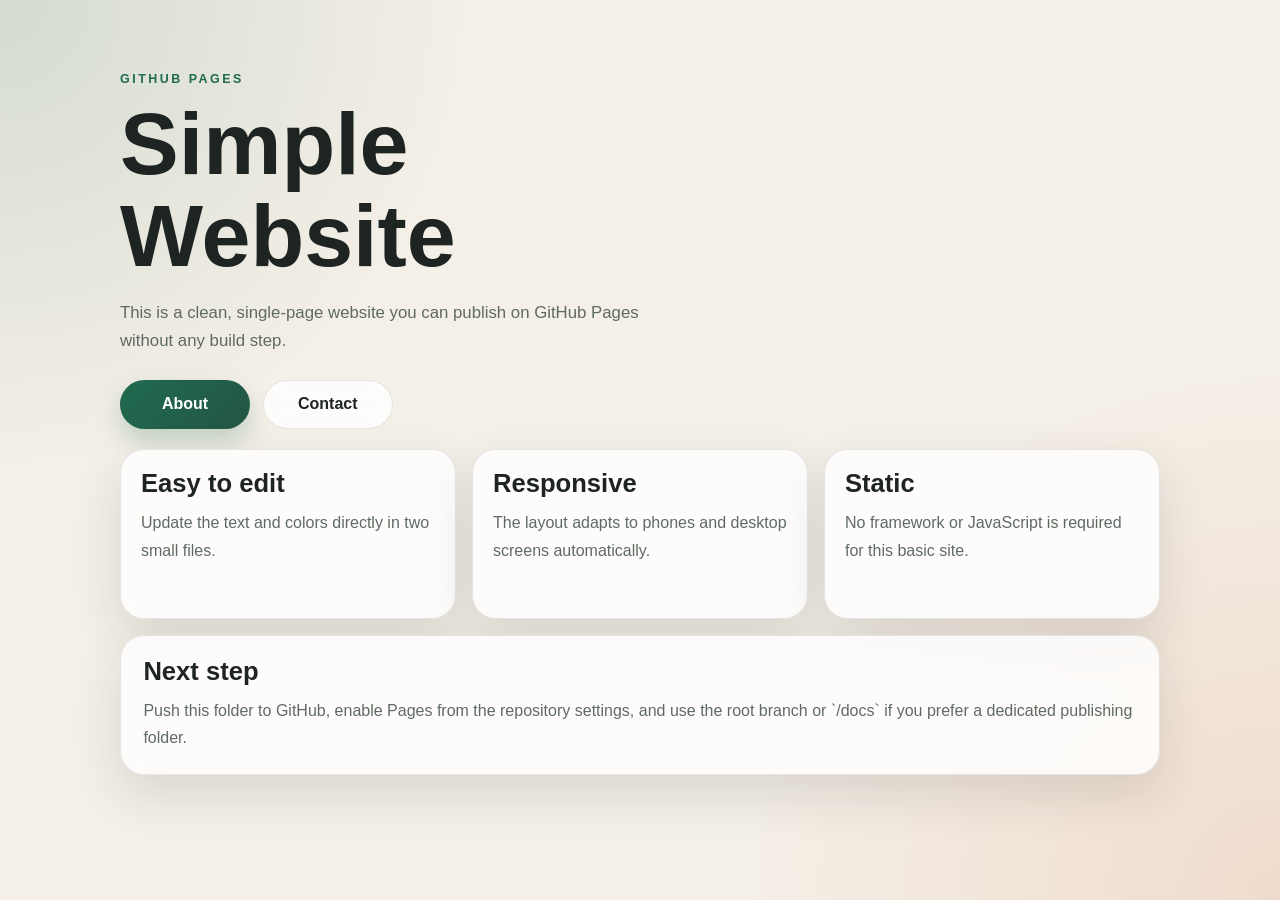
==== index.html @ bba82e3a "commit" ====
<!DOCTYPE html>
<html lang="en">
<head>
  <meta charset="UTF-8">
  <meta name="viewport" content="width=device-width, initial-scale=1.0">
  <title>Simple Pages Site</title>
  <meta name="description" content="A basic static website ready for GitHub Pages.">
  <link rel="stylesheet" href="styles.css">
</head>
<body>
  <main class="page">
    <section class="hero">
      <p class="eyebrow">GitHub Pages</p>
      <h1>Simple Website</h1>
      <p class="intro">
        This is a clean, single-page website you can publish on GitHub Pages without any build step.
      </p>
      <div class="actions">
        <a class="button primary" href="#about">About</a>
        <a class="button secondary" href="#contact">Contact</a>
      </div>
    </section>

    <section class="grid" id="about">
      <article class="card">
        <h2>Easy to edit</h2>
        <p>Update the text and colors directly in two small files.</p>
      </article>
      <article class="card">
        <h2>Responsive</h2>
        <p>The layout adapts to phones and desktop screens automatically.</p>
      </article>
      <article class="card">
        <h2>Static</h2>
        <p>No framework or JavaScript is required for this basic site.</p>
      </article>
    </section>

    <section class="panel" id="contact">
      <h2>Next step</h2>
      <p>
        Push this folder to GitHub, enable Pages from the repository settings, and use the root
        branch or `/docs` if you prefer a dedicated publishing folder.
      </p>
    </section>
  </main>
</body>
</html>
---- styles.css ----
:root {
  --bg: #f4efe7;
  --text: #1e2421;
  --muted: #5f6a64;
  --surface: rgba(255, 255, 255, 0.82);
  --border: rgba(30, 36, 33, 0.1);
  --accent: #1f6b4f;
  --accent-2: #d96c36;
  --shadow: 0 20px 50px rgba(30, 36, 33, 0.12);
}

* {
  box-sizing: border-box;
}

html {
  scroll-behavior: smooth;
}

body {
  margin: 0;
  min-height: 100vh;
  font-family: Arial, Helvetica, sans-serif;
  color: var(--text);
  background:
    radial-gradient(circle at top left, rgba(31, 107, 79, 0.15), transparent 30%),
    radial-gradient(circle at bottom right, rgba(217, 108, 54, 0.15), transparent 34%),
    var(--bg);
}

.page {
  width: min(1040px, calc(100% - 2rem));
  margin: 0 auto;
  padding: 4.5rem 0 3rem;
}

.hero {
  max-width: 760px;
  margin-bottom: 1.25rem;
}

.eyebrow {
  margin: 0 0 0.75rem;
  font-size: 0.78rem;
  font-weight: 700;
  letter-spacing: 0.2em;
  text-transform: uppercase;
  color: var(--accent);
}

h1,
h2 {
  margin: 0;
  line-height: 1.05;
}

h1 {
  font-size: clamp(3rem, 8vw, 5.5rem);
  max-width: 12ch;
}

h2 {
  font-size: clamp(1.2rem, 2vw, 1.7rem);
}

.intro,
.panel p,
.card p {
  color: var(--muted);
  line-height: 1.7;
}

.intro {
  max-width: 60ch;
  margin: 1rem 0 0;
  font-size: 1.05rem;
}

.actions {
  display: flex;
  flex-wrap: wrap;
  gap: 0.8rem;
  margin-top: 1.5rem;
}

.button {
  display: inline-flex;
  align-items: center;
  justify-content: center;
  min-width: 130px;
  padding: 0.9rem 1.2rem;
  border-radius: 999px;
  text-decoration: none;
  font-weight: 700;
  border: 1px solid transparent;
}

.button.primary {
  color: white;
  background: linear-gradient(135deg, var(--accent), #245543);
  box-shadow: 0 12px 24px rgba(31, 107, 79, 0.24);
}

.button.secondary {
  color: var(--text);
  background: var(--surface);
  border-color: var(--border);
  backdrop-filter: blur(8px);
}

.grid {
  display: grid;
  grid-template-columns: repeat(3, minmax(0, 1fr));
  gap: 1rem;
}

.card,
.panel {
  background: var(--surface);
  border: 1px solid var(--border);
  border-radius: 24px;
  box-shadow: var(--shadow);
  backdrop-filter: blur(10px);
}

.card {
  padding: 1.25rem;
  min-height: 170px;
}

.card p {
  margin: 0.8rem 0 0;
}

.panel {
  margin-top: 1rem;
  padding: 1.4rem;
}

.panel p {
  margin: 0.75rem 0 0;
}

@media (max-width: 840px) {
  .grid {
    grid-template-columns: 1fr;
  }

  .page {
    padding-top: 3.5rem;
  }
}

@media (max-width: 540px) {
  .page {
    width: min(100% - 1.1rem, 1040px);
  }

  .button {
    width: 100%;
  }
}
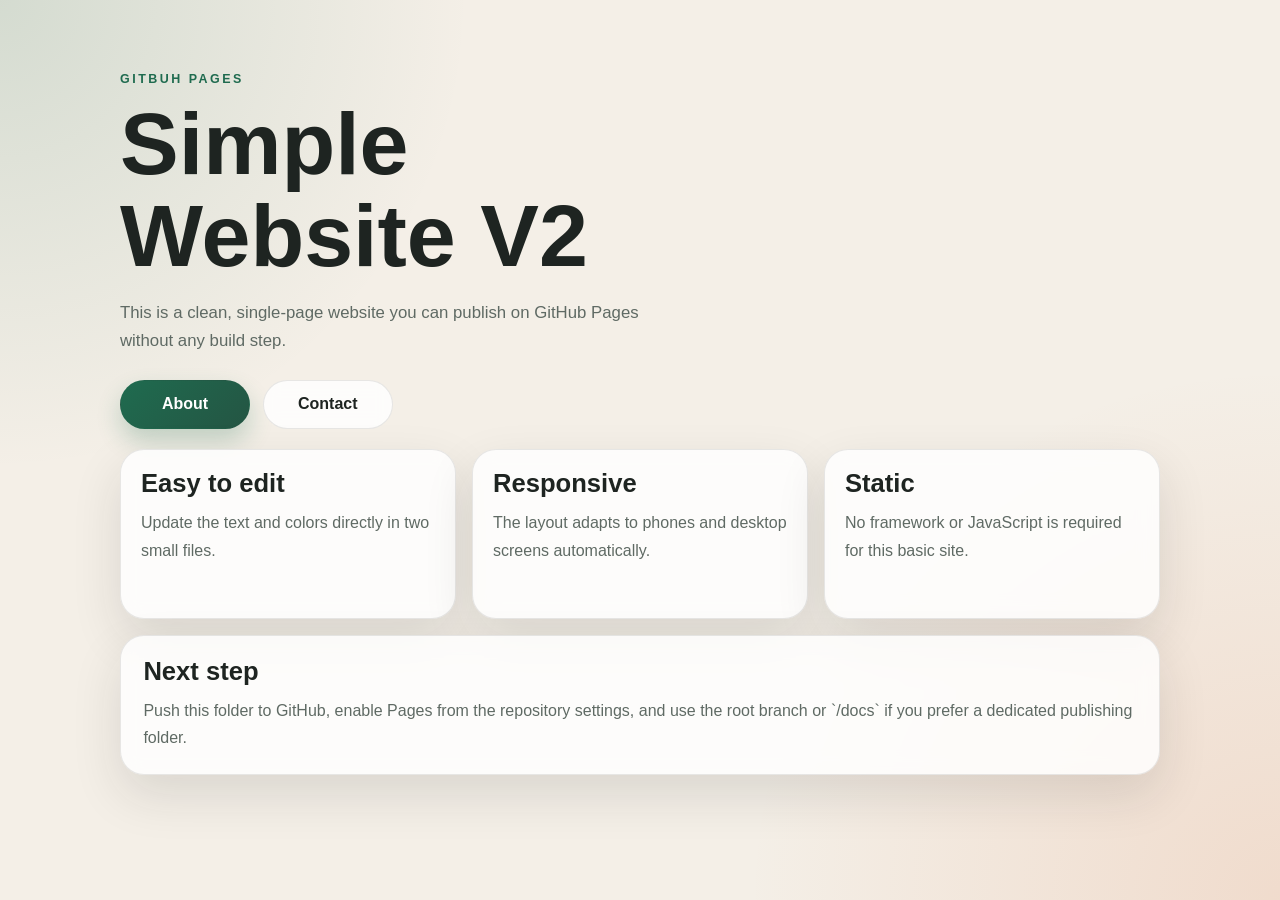
==== commit 5833834f: "new change" ====
--- a/index.html
+++ b/index.html
@@ -10,8 +10,8 @@
 <body>
   <main class="page">
     <section class="hero">
-      <p class="eyebrow">GitHub Pages</p>
-      <h1>Simple Website</h1>
+      <p class="eyebrow">Gitbuh Pages</p>
+      <h1>Simple Website V2</h1>
       <p class="intro">
         This is a clean, single-page website you can publish on GitHub Pages without any build step.
       </p>
@@ -45,4 +45,4 @@
     </section>
   </main>
 </body>
-</html>+</html>
